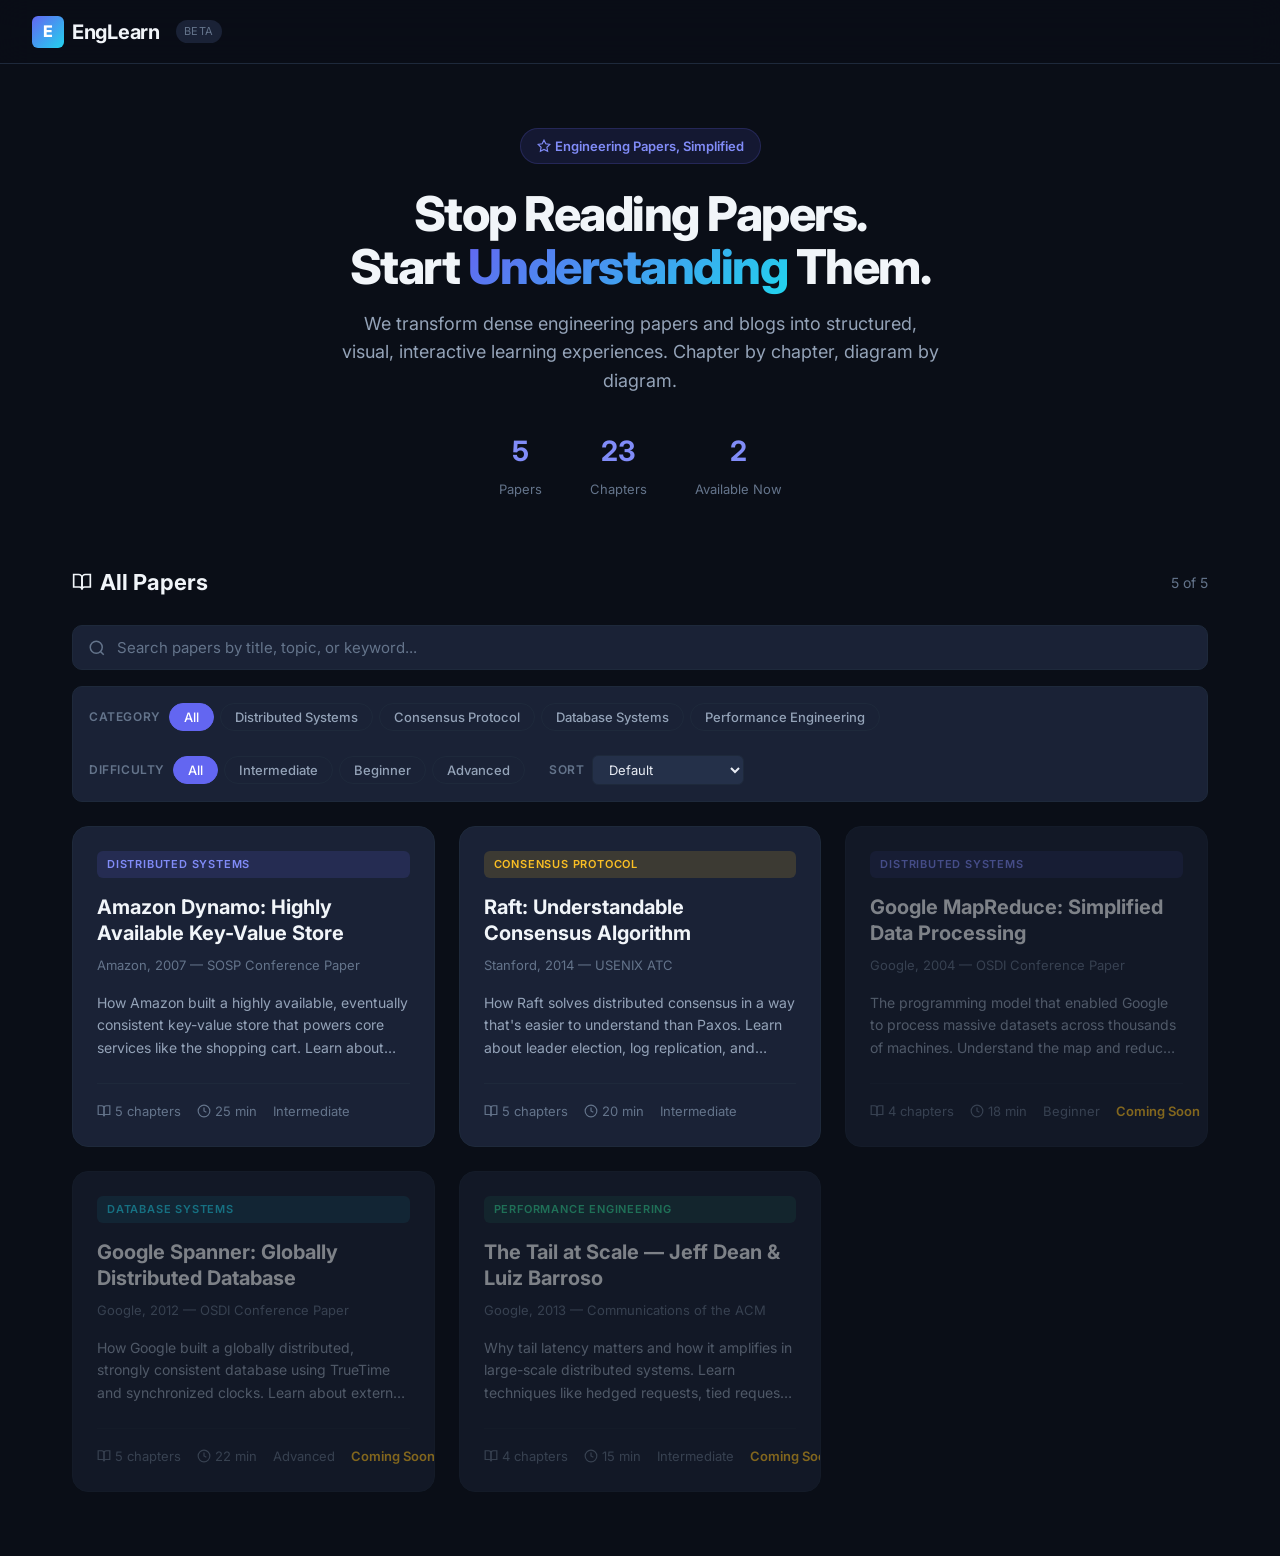
==== index.html @ baa2b6f5 "Initial commit: EngLearn platform prototype" ====
<!DOCTYPE html>
<html lang="en">
<head>
  <meta charset="UTF-8" />
  <meta name="viewport" content="width=device-width, initial-scale=1.0" />
  <title>EngLearn — Engineering Papers, Simplified</title>
  <link rel="stylesheet" href="css/styles.css?v=4" />
  <link rel="preconnect" href="https://fonts.googleapis.com" />
  <link rel="preconnect" href="https://fonts.gstatic.com" crossorigin />
  <link href="https://fonts.googleapis.com/css2?family=Inter:wght@400;500;600;700;800&family=JetBrains+Mono:wght@400;500&display=swap" rel="stylesheet" />
</head>
<body>
  <div id="app"></div>

  <!-- Core: Registry must load first -->
  <script src="js/data/registry.js"></script>

  <!-- Paper data files: just add a new script tag to register a new paper -->
  <script src="js/data/dynamo-paper.js"></script>
  <script src="js/data/raft-paper.js"></script>
  <script src="js/data/coming-soon.js"></script>

  <!-- Engine components -->
  <script src="js/components/header.js"></script>
  <script src="js/components/progressTracker.js"></script>
  <script src="js/components/diagramRenderer.js"></script>
  <script src="js/components/blockRenderer.js"></script>
  <script src="js/components/chapterNav.js"></script>
  <script src="js/components/paperCard.js"></script>
  <script src="js/components/catalogPage.js"></script>
  <script src="js/components/readerPage.js"></script>
  <script src="js/router.js"></script>
  <script src="js/app.js"></script>
</body>
</html>
---- css/styles.css ----
/* ============================================
   EngLearn Design System
   ============================================ */

:root {
  /* Colors */
  --bg-primary: #0a0e17;
  --bg-secondary: #111827;
  --bg-card: #1a2236;
  --bg-card-hover: #1f2a42;
  --bg-surface: #151d2e;
  --bg-code: #0d1117;
  --bg-elevated: #243049;
  --bg-highlight: rgba(99, 102, 241, 0.08);
  
  --text-primary: #e8ecf4;
  --text-secondary: #94a3b8;
  --text-muted: #64748b;
  --text-heading: #f1f5f9;
  
  --accent-primary: #6366f1;
  --accent-primary-hover: #818cf8;
  --accent-secondary: #22d3ee;
  --accent-success: #34d399;
  --accent-warning: #fbbf24;
  --accent-danger: #f87171;
  
  --border-color: #1e293b;
  --border-active: #6366f1;
  
  /* Spacing */
  --space-xs: 4px;
  --space-sm: 8px;
  --space-md: 16px;
  --space-lg: 24px;
  --space-xl: 32px;
  --space-2xl: 48px;
  --space-3xl: 64px;
  --space-xxl: 56px;

  /* Radius */
  --radius-sm: 6px;
  --radius-md: 10px;
  --radius-lg: 16px;
  --radius-xl: 24px;
  
  /* Shadows */
  --shadow-sm: 0 1px 3px rgba(0,0,0,0.3);
  --shadow-md: 0 4px 12px rgba(0,0,0,0.4);
  --shadow-lg: 0 8px 30px rgba(0,0,0,0.5);
  --shadow-glow: 0 0 20px rgba(99, 102, 241, 0.15);
  
  /* Transitions */
  --transition-fast: 150ms ease;
  --transition-normal: 250ms ease;
  --transition-slow: 400ms ease;

  /* Typography */
  --font-sans: 'Inter', -apple-system, BlinkMacSystemFont, sans-serif;

  /* Sizing */
  --sidebar-width: 300px;
  --header-height: 64px;
  --max-content-width: 780px;
}

/* ============================================
   Reset & Base
   ============================================ */

*, *::before, *::after {
  margin: 0;
  padding: 0;
  box-sizing: border-box;
}

html {
  font-size: 16px;
  scroll-behavior: smooth;
}

body {
  font-family: 'Inter', -apple-system, BlinkMacSystemFont, sans-serif;
  background: var(--bg-primary);
  color: var(--text-primary);
  line-height: 1.7;
  min-height: 100vh;
  -webkit-font-smoothing: antialiased;
}

a {
  color: var(--accent-primary);
  text-decoration: none;
  transition: color var(--transition-fast);
}

a:hover {
  color: var(--accent-primary-hover);
}

code, pre {
  font-family: 'JetBrains Mono', monospace;
}

/* ============================================
   Scrollbar
   ============================================ */

::-webkit-scrollbar {
  width: 6px;
  height: 6px;
}

::-webkit-scrollbar-track {
  background: var(--bg-primary);
}

::-webkit-scrollbar-thumb {
  background: var(--border-color);
  border-radius: 3px;
}

::-webkit-scrollbar-thumb:hover {
  background: var(--text-muted);
}

/* ============================================
   Header
   ============================================ */

.header {
  position: fixed;
  top: 0;
  left: 0;
  right: 0;
  height: var(--header-height);
  background: rgba(10, 14, 23, 0.85);
  backdrop-filter: blur(16px);
  border-bottom: 1px solid var(--border-color);
  z-index: 100;
  display: flex;
  align-items: center;
  padding: 0 var(--space-xl);
}

.header__logo {
  display: flex;
  align-items: center;
  gap: var(--space-sm);
  cursor: pointer;
  text-decoration: none;
}

.header__logo-icon {
  width: 32px;
  height: 32px;
  background: linear-gradient(135deg, var(--accent-primary), var(--accent-secondary));
  border-radius: var(--radius-sm);
  display: flex;
  align-items: center;
  justify-content: center;
  font-size: 16px;
  font-weight: 800;
  color: white;
}

.header__logo-text {
  font-size: 20px;
  font-weight: 700;
  color: var(--text-heading);
  letter-spacing: -0.3px;
}

.header__logo-tag {
  font-size: 11px;
  color: var(--text-muted);
  background: var(--bg-card);
  padding: 2px 8px;
  border-radius: 20px;
  margin-left: var(--space-sm);
  text-transform: uppercase;
  letter-spacing: 0.5px;
}

.header__nav {
  margin-left: auto;
  display: flex;
  align-items: center;
  gap: var(--space-lg);
}

.header__nav-link {
  color: var(--text-secondary);
  font-size: 14px;
  font-weight: 500;
  transition: color var(--transition-fast);
}

.header__nav-link:hover {
  color: var(--text-primary);
}

.header__back-btn {
  display: flex;
  align-items: center;
  gap: var(--space-sm);
  color: var(--text-secondary);
  font-size: 14px;
  cursor: pointer;
  background: none;
  border: none;
  font-family: inherit;
  transition: color var(--transition-fast);
}

.header__back-btn:hover {
  color: var(--text-primary);
}

/* ============================================
   Catalog Page
   ============================================ */

.catalog {
  padding-top: calc(var(--header-height) + var(--space-3xl));
  padding-bottom: var(--space-3xl);
  max-width: 1200px;
  margin: 0 auto;
  padding-left: var(--space-xl);
  padding-right: var(--space-xl);
}

.catalog__hero {
  text-align: center;
  margin-bottom: var(--space-3xl);
}

.catalog__badge {
  display: inline-flex;
  align-items: center;
  gap: var(--space-xs);
  background: rgba(99, 102, 241, 0.12);
  color: var(--accent-primary-hover);
  font-size: 13px;
  font-weight: 600;
  padding: 6px 16px;
  border-radius: 20px;
  margin-bottom: var(--space-lg);
  border: 1px solid rgba(99, 102, 241, 0.2);
}

.catalog__title {
  font-size: 48px;
  font-weight: 800;
  color: var(--text-heading);
  line-height: 1.1;
  letter-spacing: -1.5px;
  margin-bottom: var(--space-md);
}

.catalog__title span {
  background: linear-gradient(135deg, var(--accent-primary), var(--accent-secondary));
  -webkit-background-clip: text;
  -webkit-text-fill-color: transparent;
  background-clip: text;
}

.catalog__subtitle {
  font-size: 18px;
  color: var(--text-secondary);
  max-width: 600px;
  margin: 0 auto;
  line-height: 1.6;
}

.catalog__stats {
  display: flex;
  justify-content: center;
  gap: var(--space-2xl);
  margin-top: var(--space-xl);
}

.catalog__stat {
  text-align: center;
}

.catalog__stat-value {
  font-size: 28px;
  font-weight: 700;
  color: var(--accent-primary-hover);
}

.catalog__stat-label {
  font-size: 13px;
  color: var(--text-muted);
  margin-top: 2px;
}

.catalog__section-title {
  font-size: 22px;
  font-weight: 700;
  color: var(--text-heading);
  margin-bottom: var(--space-lg);
  display: flex;
  align-items: center;
  gap: var(--space-sm);
}

.catalog__result-count {
  font-size: 14px;
  font-weight: 400;
  color: var(--text-muted);
  margin-left: auto;
}

.catalog__section {
  margin-top: var(--space-xl);
}

/* Search Bar */
.catalog__search-bar {
  position: relative;
  margin-bottom: var(--space-md);
}

.catalog__search-icon {
  position: absolute;
  left: 16px;
  top: 50%;
  transform: translateY(-50%);
  color: var(--text-muted);
  pointer-events: none;
}

.catalog__search-input {
  width: 100%;
  padding: 12px 44px 12px 44px;
  background: var(--bg-card);
  border: 1px solid var(--border-color);
  border-radius: var(--radius-md);
  color: var(--text-primary);
  font-size: 15px;
  font-family: var(--font-sans);
  outline: none;
  transition: border-color var(--transition-fast);
  box-sizing: border-box;
}

.catalog__search-input::placeholder {
  color: var(--text-muted);
}

.catalog__search-input:focus {
  border-color: var(--accent-primary);
  box-shadow: 0 0 0 3px rgba(99, 102, 241, 0.15);
}

.catalog__search-clear {
  position: absolute;
  right: 12px;
  top: 50%;
  transform: translateY(-50%);
  background: none;
  border: none;
  color: var(--text-muted);
  cursor: pointer;
  padding: 4px;
  border-radius: var(--radius-sm);
  display: flex;
  align-items: center;
}

.catalog__search-clear:hover {
  color: var(--text-primary);
  background: var(--bg-elevated);
}

/* Filter Bar */
.catalog__filters {
  display: flex;
  flex-wrap: wrap;
  gap: var(--space-lg);
  margin-bottom: var(--space-lg);
  padding: var(--space-md);
  background: var(--bg-card);
  border: 1px solid var(--border-color);
  border-radius: var(--radius-md);
}

.catalog__filter-group {
  display: flex;
  align-items: center;
  gap: var(--space-sm);
}

.catalog__filter-label {
  font-size: 12px;
  font-weight: 600;
  text-transform: uppercase;
  letter-spacing: 0.05em;
  color: var(--text-muted);
  white-space: nowrap;
}

.catalog__filter-chips {
  display: flex;
  flex-wrap: wrap;
  gap: 6px;
}

.catalog__chip {
  padding: 5px 14px;
  font-size: 13px;
  font-family: var(--font-sans);
  font-weight: 500;
  border: 1px solid var(--border-color);
  border-radius: 999px;
  background: transparent;
  color: var(--text-secondary);
  cursor: pointer;
  transition: all var(--transition-fast);
  white-space: nowrap;
}

.catalog__chip:hover {
  border-color: var(--accent-primary);
  color: var(--accent-primary);
  background: rgba(99, 102, 241, 0.08);
}

.catalog__chip--active {
  background: var(--accent-primary);
  border-color: var(--accent-primary);
  color: #fff;
}

.catalog__chip--active:hover {
  background: var(--accent-primary);
  border-color: var(--accent-primary);
  color: #fff;
  filter: brightness(1.1);
}

.catalog__sort-select {
  padding: 5px 12px;
  font-size: 13px;
  font-family: var(--font-sans);
  background: var(--bg-elevated);
  border: 1px solid var(--border-color);
  border-radius: var(--radius-sm);
  color: var(--text-primary);
  cursor: pointer;
  outline: none;
}

.catalog__sort-select:focus {
  border-color: var(--accent-primary);
}

/* Empty State */
.catalog__empty {
  display: flex;
  flex-direction: column;
  align-items: center;
  justify-content: center;
  padding: var(--space-xxl) var(--space-lg);
  text-align: center;
  color: var(--text-muted);
  gap: var(--space-sm);
}

.catalog__empty h3 {
  color: var(--text-heading);
  font-size: 18px;
  margin: 0;
}

.catalog__empty p {
  margin: 0;
  font-size: 14px;
}

/* Continue Learning Cards */
.catalog__continue-grid {
  display: grid;
  grid-template-columns: repeat(auto-fill, minmax(400px, 1fr));
  gap: var(--space-md);
}

.continue-card {
  display: flex;
  align-items: center;
  background: var(--bg-card);
  border: 1px solid var(--border-color);
  border-radius: var(--radius-md);
  overflow: hidden;
  cursor: pointer;
  transition: all var(--transition-normal);
}

.continue-card:hover {
  border-color: var(--accent-primary);
  box-shadow: 0 4px 16px rgba(0, 0, 0, 0.2);
  transform: translateY(-1px);
}

.continue-card__accent {
  width: 4px;
  align-self: stretch;
  flex-shrink: 0;
  background: var(--accent-primary);
}

.continue-card__accent--distributed-systems { background: var(--accent-primary); }
.continue-card__accent--consensus { background: #10b981; }
.continue-card__accent--database { background: #f59e0b; }
.continue-card__accent--performance { background: #ef4444; }

.continue-card__body {
  flex: 1;
  padding: var(--space-md) var(--space-md);
  min-width: 0;
}

.continue-card__category {
  font-size: 11px;
  font-weight: 600;
  text-transform: uppercase;
  letter-spacing: 0.05em;
  color: var(--accent-primary);
  margin-bottom: 4px;
}

.continue-card__title {
  font-size: 15px;
  font-weight: 600;
  color: var(--text-heading);
  margin: 0 0 8px 0;
  white-space: nowrap;
  overflow: hidden;
  text-overflow: ellipsis;
}

.continue-card__progress {
  display: flex;
  flex-direction: column;
  gap: 4px;
}

.continue-card__progress-bar {
  width: 100%;
  height: 4px;
  background: var(--bg-elevated);
  border-radius: 999px;
  overflow: hidden;
}

.continue-card__progress-fill {
  height: 100%;
  background: var(--accent-primary);
  border-radius: 999px;
  transition: width 0.3s ease;
}

.continue-card__progress-text {
  font-size: 12px;
  color: var(--text-muted);
}

.continue-card__action {
  padding: var(--space-md);
  color: var(--text-muted);
  flex-shrink: 0;
}

.continue-card:hover .continue-card__action {
  color: var(--accent-primary);
}

.catalog__grid {
  display: grid;
  grid-template-columns: repeat(auto-fill, minmax(350px, 1fr));
  gap: var(--space-lg);
}

/* ============================================
   Paper Card
   ============================================ */

.paper-card {
  background: var(--bg-card);
  border: 1px solid var(--border-color);
  border-radius: var(--radius-lg);
  padding: var(--space-lg);
  cursor: pointer;
  transition: all var(--transition-normal);
  position: relative;
  overflow: hidden;
  display: flex;
  flex-direction: column;
}

.paper-card::before {
  content: '';
  position: absolute;
  top: 0;
  left: 0;
  right: 0;
  height: 3px;
  background: linear-gradient(90deg, var(--accent-primary), var(--accent-secondary));
  opacity: 0;
  transition: opacity var(--transition-normal);
}

.paper-card:hover {
  background: var(--bg-card-hover);
  border-color: var(--accent-primary);
  transform: translateY(-2px);
  box-shadow: var(--shadow-glow);
}

.paper-card:hover::before {
  opacity: 1;
}

.paper-card--disabled {
  opacity: 0.5;
  cursor: default !important;
}

.paper-card__category {
  display: inline-block;
  font-size: 11px;
  font-weight: 600;
  text-transform: uppercase;
  letter-spacing: 0.8px;
  padding: 4px 10px;
  border-radius: 6px;
  margin-bottom: var(--space-md);
}

.paper-card__category--distributed {
  background: rgba(99, 102, 241, 0.15);
  color: var(--accent-primary-hover);
}

.paper-card__category--database {
  background: rgba(34, 211, 238, 0.15);
  color: var(--accent-secondary);
}

.paper-card__category--performance {
  background: rgba(52, 211, 153, 0.15);
  color: var(--accent-success);
}

.paper-card__category--consensus {
  background: rgba(251, 191, 36, 0.15);
  color: var(--accent-warning);
}

.paper-card__title {
  font-size: 20px;
  font-weight: 700;
  color: var(--text-heading);
  margin-bottom: var(--space-sm);
  line-height: 1.3;
}

.paper-card__source {
  font-size: 13px;
  color: var(--text-muted);
  margin-bottom: var(--space-md);
}

.paper-card__description {
  font-size: 14px;
  color: var(--text-secondary);
  line-height: 1.6;
  margin-bottom: var(--space-lg);
  display: -webkit-box;
  -webkit-line-clamp: 3;
  -webkit-box-orient: vertical;
  overflow: hidden;
}

.paper-card__footer {
  display: flex;
  align-items: center;
  justify-content: space-between;
  gap: var(--space-md);
  font-size: 13px;
  color: var(--text-muted);
  border-top: 1px solid var(--border-color);
  padding-top: var(--space-md);
  margin-top: auto;
}

.paper-card__meta {
  display: flex;
  align-items: center;
  gap: var(--space-md);
}

.paper-card__meta-item {
  display: flex;
  align-items: center;
  gap: 4px;
  white-space: nowrap;
}

.paper-card__progress {
  display: flex;
  align-items: center;
  gap: var(--space-sm);
  flex-shrink: 0;
}

.paper-card__progress-bar {
  width: 60px;
  height: 4px;
  background: var(--bg-primary);
  border-radius: 2px;
  overflow: hidden;
}

.paper-card__progress-fill {
  height: 100%;
  background: var(--accent-success);
  border-radius: 2px;
  transition: width var(--transition-slow);
}

.paper-card__badge--coming-soon {
  color: var(--accent-warning);
  font-weight: 600;
  white-space: nowrap;
  flex-shrink: 0;
}

/* ============================================
   Reader Layout
   ============================================ */

.reader {
  display: flex;
  padding-top: var(--header-height);
  min-height: 100vh;
}

.reader__sidebar {
  position: fixed;
  top: var(--header-height);
  left: 0;
  bottom: 0;
  width: var(--sidebar-width);
  background: var(--bg-secondary);
  border-right: 1px solid var(--border-color);
  overflow-y: auto;
  padding: var(--space-lg) 0;
  z-index: 50;
}

.reader__sidebar-header {
  padding: 0 var(--space-lg) var(--space-lg);
  border-bottom: 1px solid var(--border-color);
  margin-bottom: var(--space-md);
}

.reader__paper-title {
  font-size: 15px;
  font-weight: 700;
  color: var(--text-heading);
  margin-bottom: var(--space-sm);
  line-height: 1.4;
}

.reader__paper-progress {
  display: flex;
  align-items: center;
  gap: var(--space-sm);
  font-size: 12px;
  color: var(--text-muted);
}

.reader__paper-progress-bar {
  flex: 1;
  height: 4px;
  background: var(--bg-primary);
  border-radius: 2px;
  overflow: hidden;
}

.reader__paper-progress-fill {
  height: 100%;
  background: var(--accent-success);
  border-radius: 2px;
  transition: width var(--transition-slow);
}

/* Chapter Navigation */

.chapter-nav__item {
  display: flex;
  align-items: flex-start;
  gap: var(--space-sm);
  padding: var(--space-sm) var(--space-lg);
  cursor: pointer;
  transition: all var(--transition-fast);
  position: relative;
  border-left: 3px solid transparent;
}

.chapter-nav__item:hover {
  background: var(--bg-highlight);
}

.chapter-nav__item--active {
  background: var(--bg-highlight);
  border-left-color: var(--accent-primary);
}

.chapter-nav__number {
  width: 24px;
  height: 24px;
  border-radius: 50%;
  font-size: 11px;
  font-weight: 600;
  display: flex;
  align-items: center;
  justify-content: center;
  flex-shrink: 0;
  margin-top: 2px;
  background: var(--bg-primary);
  color: var(--text-muted);
  border: 1px solid var(--border-color);
  transition: all var(--transition-fast);
}

.chapter-nav__item--active .chapter-nav__number {
  background: var(--accent-primary);
  color: white;
  border-color: var(--accent-primary);
}

.chapter-nav__item--completed .chapter-nav__number {
  background: var(--accent-success);
  color: white;
  border-color: var(--accent-success);
}

.chapter-nav__title {
  font-size: 13px;
  font-weight: 500;
  color: var(--text-secondary);
  line-height: 1.5;
  transition: color var(--transition-fast);
}

.chapter-nav__item--active .chapter-nav__title {
  color: var(--text-primary);
  font-weight: 600;
}

.chapter-nav__duration {
  font-size: 11px;
  color: var(--text-muted);
  margin-top: 2px;
}

/* ============================================
   Content Area
   ============================================ */

.reader__content {
  margin-left: var(--sidebar-width);
  flex: 1;
  padding: var(--space-2xl) var(--space-xl);
  display: flex;
  justify-content: center;
}

.content-container {
  max-width: var(--max-content-width);
  width: 100%;
}

.chapter-header {
  margin-bottom: var(--space-2xl);
  padding-bottom: var(--space-lg);
  border-bottom: 1px solid var(--border-color);
}

.chapter-header__number {
  font-size: 13px;
  font-weight: 600;
  color: var(--accent-primary);
  text-transform: uppercase;
  letter-spacing: 1px;
  margin-bottom: var(--space-sm);
}

.chapter-header__title {
  font-size: 32px;
  font-weight: 800;
  color: var(--text-heading);
  line-height: 1.2;
  letter-spacing: -0.5px;
  margin-bottom: var(--space-sm);
}

.chapter-header__subtitle {
  font-size: 16px;
  color: var(--text-secondary);
  line-height: 1.5;
}

/* ============================================
   Content Blocks
   ============================================ */

.block {
  margin-bottom: var(--space-xl);
}

/* Text Block */
.block-text p {
  font-size: 16px;
  line-height: 1.8;
  color: var(--text-primary);
  margin-bottom: var(--space-md);
}

.block-text strong {
  color: var(--text-heading);
  font-weight: 600;
}

.block-text em {
  color: var(--accent-secondary);
  font-style: normal;
  font-weight: 500;
}

/* Callout Block */
.block-callout {
  padding: var(--space-lg);
  border-radius: var(--radius-md);
  border-left: 4px solid;
  margin: var(--space-lg) 0;
}

.block-callout--insight {
  background: rgba(99, 102, 241, 0.08);
  border-color: var(--accent-primary);
}

.block-callout--warning {
  background: rgba(251, 191, 36, 0.08);
  border-color: var(--accent-warning);
}

.block-callout--success {
  background: rgba(52, 211, 153, 0.08);
  border-color: var(--accent-success);
}

.block-callout__title {
  font-size: 14px;
  font-weight: 700;
  margin-bottom: var(--space-sm);
  display: flex;
  align-items: center;
  gap: var(--space-sm);
}

.block-callout--insight .block-callout__title { color: var(--accent-primary-hover); }
.block-callout--warning .block-callout__title { color: var(--accent-warning); }
.block-callout--success .block-callout__title { color: var(--accent-success); }

.block-callout__text {
  font-size: 14px;
  color: var(--text-secondary);
  line-height: 1.7;
}

/* Code Block */
.block-code {
  background: var(--bg-code);
  border: 1px solid var(--border-color);
  border-radius: var(--radius-md);
  overflow: hidden;
  margin: var(--space-lg) 0;
}

.block-code__header {
  display: flex;
  align-items: center;
  justify-content: space-between;
  padding: var(--space-sm) var(--space-md);
  background: rgba(255,255,255,0.03);
  border-bottom: 1px solid var(--border-color);
  font-size: 12px;
  color: var(--text-muted);
}

.block-code__content {
  padding: var(--space-md);
  overflow-x: auto;
  font-size: 13px;
  line-height: 1.7;
  color: var(--text-secondary);
}

.block-code__content code {
  color: var(--text-secondary);
}

.block-code__content .keyword { color: var(--accent-primary-hover); }
.block-code__content .string { color: var(--accent-success); }
.block-code__content .comment { color: var(--text-muted); font-style: italic; }
.block-code__content .function { color: var(--accent-secondary); }

/* List Block */
.block-list {
  margin: var(--space-md) 0;
  padding-left: var(--space-lg);
}

.block-list li {
  font-size: 15px;
  color: var(--text-primary);
  line-height: 1.8;
  margin-bottom: var(--space-sm);
}

.block-list li::marker {
  color: var(--accent-primary);
}

/* Heading Block */
.block-heading {
  font-size: 22px;
  font-weight: 700;
  color: var(--text-heading);
  margin-top: var(--space-xl);
  margin-bottom: var(--space-md);
  letter-spacing: -0.3px;
}

/* ============================================
   Interactive Diagram
   ============================================ */

.block-diagram {
  background: var(--bg-surface);
  border: 1px solid var(--border-color);
  border-radius: var(--radius-lg);
  overflow: hidden;
  margin: var(--space-xl) 0;
}

.block-diagram__header {
  display: flex;
  align-items: center;
  justify-content: space-between;
  padding: var(--space-md) var(--space-lg);
  border-bottom: 1px solid var(--border-color);
}

.block-diagram__title {
  font-size: 14px;
  font-weight: 600;
  color: var(--text-heading);
  display: flex;
  align-items: center;
  gap: var(--space-sm);
}

.block-diagram__controls {
  display: flex;
  align-items: center;
  gap: var(--space-sm);
}

.block-diagram__btn {
  display: flex;
  align-items: center;
  gap: 4px;
  padding: 6px 14px;
  border: 1px solid var(--border-color);
  background: var(--bg-card);
  color: var(--text-secondary);
  border-radius: var(--radius-sm);
  font-size: 12px;
  font-weight: 500;
  cursor: pointer;
  font-family: inherit;
  transition: all var(--transition-fast);
}

.block-diagram__btn:hover {
  border-color: var(--accent-primary);
  color: var(--accent-primary-hover);
  background: rgba(99, 102, 241, 0.08);
}

.block-diagram__btn--active {
  border-color: var(--accent-primary);
  background: rgba(99, 102, 241, 0.15);
  color: var(--accent-primary-hover);
}

.block-diagram__canvas {
  padding: var(--space-lg);
  min-height: 320px;
  position: relative;
}

.block-diagram__steps {
  padding: var(--space-md) var(--space-lg);
  border-top: 1px solid var(--border-color);
  background: rgba(0,0,0,0.15);
}

.block-diagram__step-info {
  display: flex;
  align-items: center;
  gap: var(--space-md);
}

.block-diagram__step-number {
  font-size: 12px;
  font-weight: 600;
  color: var(--accent-primary-hover);
  background: rgba(99, 102, 241, 0.15);
  padding: 4px 10px;
  border-radius: 20px;
  white-space: nowrap;
}

.block-diagram__step-text {
  font-size: 14px;
  color: var(--text-secondary);
  line-height: 1.5;
}

/* SVG Diagram Nodes */
.diagram-node {
  transition: all var(--transition-normal);
}

.diagram-node rect, .diagram-node circle {
  transition: all var(--transition-normal);
}

.diagram-node text {
  font-family: 'Inter', sans-serif;
  fill: var(--text-primary);
}

.diagram-edge {
  transition: all var(--transition-normal);
}

.diagram-node--highlighted rect {
  stroke: var(--accent-primary);
  stroke-width: 2;
  filter: drop-shadow(0 0 8px rgba(99, 102, 241, 0.4));
}

.diagram-node--highlighted circle {
  stroke: var(--accent-primary);
  stroke-width: 2;
  filter: drop-shadow(0 0 8px rgba(99, 102, 241, 0.4));
}

.diagram-edge--animated line,
.diagram-edge--animated path {
  stroke-dasharray: 8 4;
  animation: dashFlow 1s linear infinite;
}

@keyframes dashFlow {
  to { stroke-dashoffset: -12; }
}

@keyframes pulseNode {
  0%, 100% { transform: scale(1); opacity: 1; }
  50% { transform: scale(1.05); opacity: 0.9; }
}

@keyframes fadeInUp {
  from { opacity: 0; transform: translateY(10px); }
  to { opacity: 1; transform: translateY(0); }
}

.animate-fade-in {
  animation: fadeInUp 0.4s ease forwards;
}

/* ============================================
   Chapter Navigation Footer
   ============================================ */

.chapter-footer {
  display: flex;
  justify-content: space-between;
  align-items: center;
  margin-top: var(--space-3xl);
  padding-top: var(--space-xl);
  border-top: 1px solid var(--border-color);
}

.chapter-footer__btn {
  display: flex;
  align-items: center;
  gap: var(--space-sm);
  padding: 12px 24px;
  border: 1px solid var(--border-color);
  background: var(--bg-card);
  color: var(--text-secondary);
  border-radius: var(--radius-md);
  font-size: 14px;
  font-weight: 500;
  cursor: pointer;
  font-family: inherit;
  transition: all var(--transition-fast);
}

.chapter-footer__btn:hover {
  border-color: var(--accent-primary);
  color: var(--text-primary);
  background: var(--bg-card-hover);
}

.chapter-footer__btn--primary {
  background: var(--accent-primary);
  border-color: var(--accent-primary);
  color: white;
}

.chapter-footer__btn--primary:hover {
  background: var(--accent-primary-hover);
  border-color: var(--accent-primary-hover);
  color: white;
}

.chapter-footer__btn--disabled {
  opacity: 0.3;
  pointer-events: none;
}

.chapter-footer__btn-label {
  font-size: 11px;
  color: var(--text-muted);
  text-transform: uppercase;
  letter-spacing: 0.5px;
}

.chapter-footer__btn-title {
  font-size: 14px;
  font-weight: 600;
}

/* ============================================
   Completion Banner
   ============================================ */

.completion-banner {
  text-align: center;
  padding: var(--space-2xl);
  background: linear-gradient(135deg, rgba(99, 102, 241, 0.1), rgba(34, 211, 238, 0.1));
  border: 1px solid rgba(99, 102, 241, 0.2);
  border-radius: var(--radius-lg);
  margin-top: var(--space-xl);
}

.completion-banner__icon {
  font-size: 48px;
  margin-bottom: var(--space-md);
}

.completion-banner__title {
  font-size: 24px;
  font-weight: 700;
  color: var(--text-heading);
  margin-bottom: var(--space-sm);
}

.completion-banner__text {
  font-size: 15px;
  color: var(--text-secondary);
}

/* ============================================
   Responsive
   ============================================ */

@media (max-width: 1024px) {
  .reader__sidebar {
    width: 260px;
  }
  .reader__content {
    margin-left: 260px;
  }
}

@media (max-width: 768px) {
  .catalog__title {
    font-size: 32px;
  }
  .catalog__grid {
    grid-template-columns: 1fr;
  }
  .catalog__continue-grid {
    grid-template-columns: 1fr;
  }
  .catalog__filters {
    flex-direction: column;
    gap: var(--space-md);
  }
  .catalog__filter-group {
    flex-direction: column;
    align-items: flex-start;
  }
  .reader__sidebar {
    display: none;
  }
  .reader__content {
    margin-left: 0;
  }
  .catalog__stats {
    gap: var(--space-lg);
  }
}
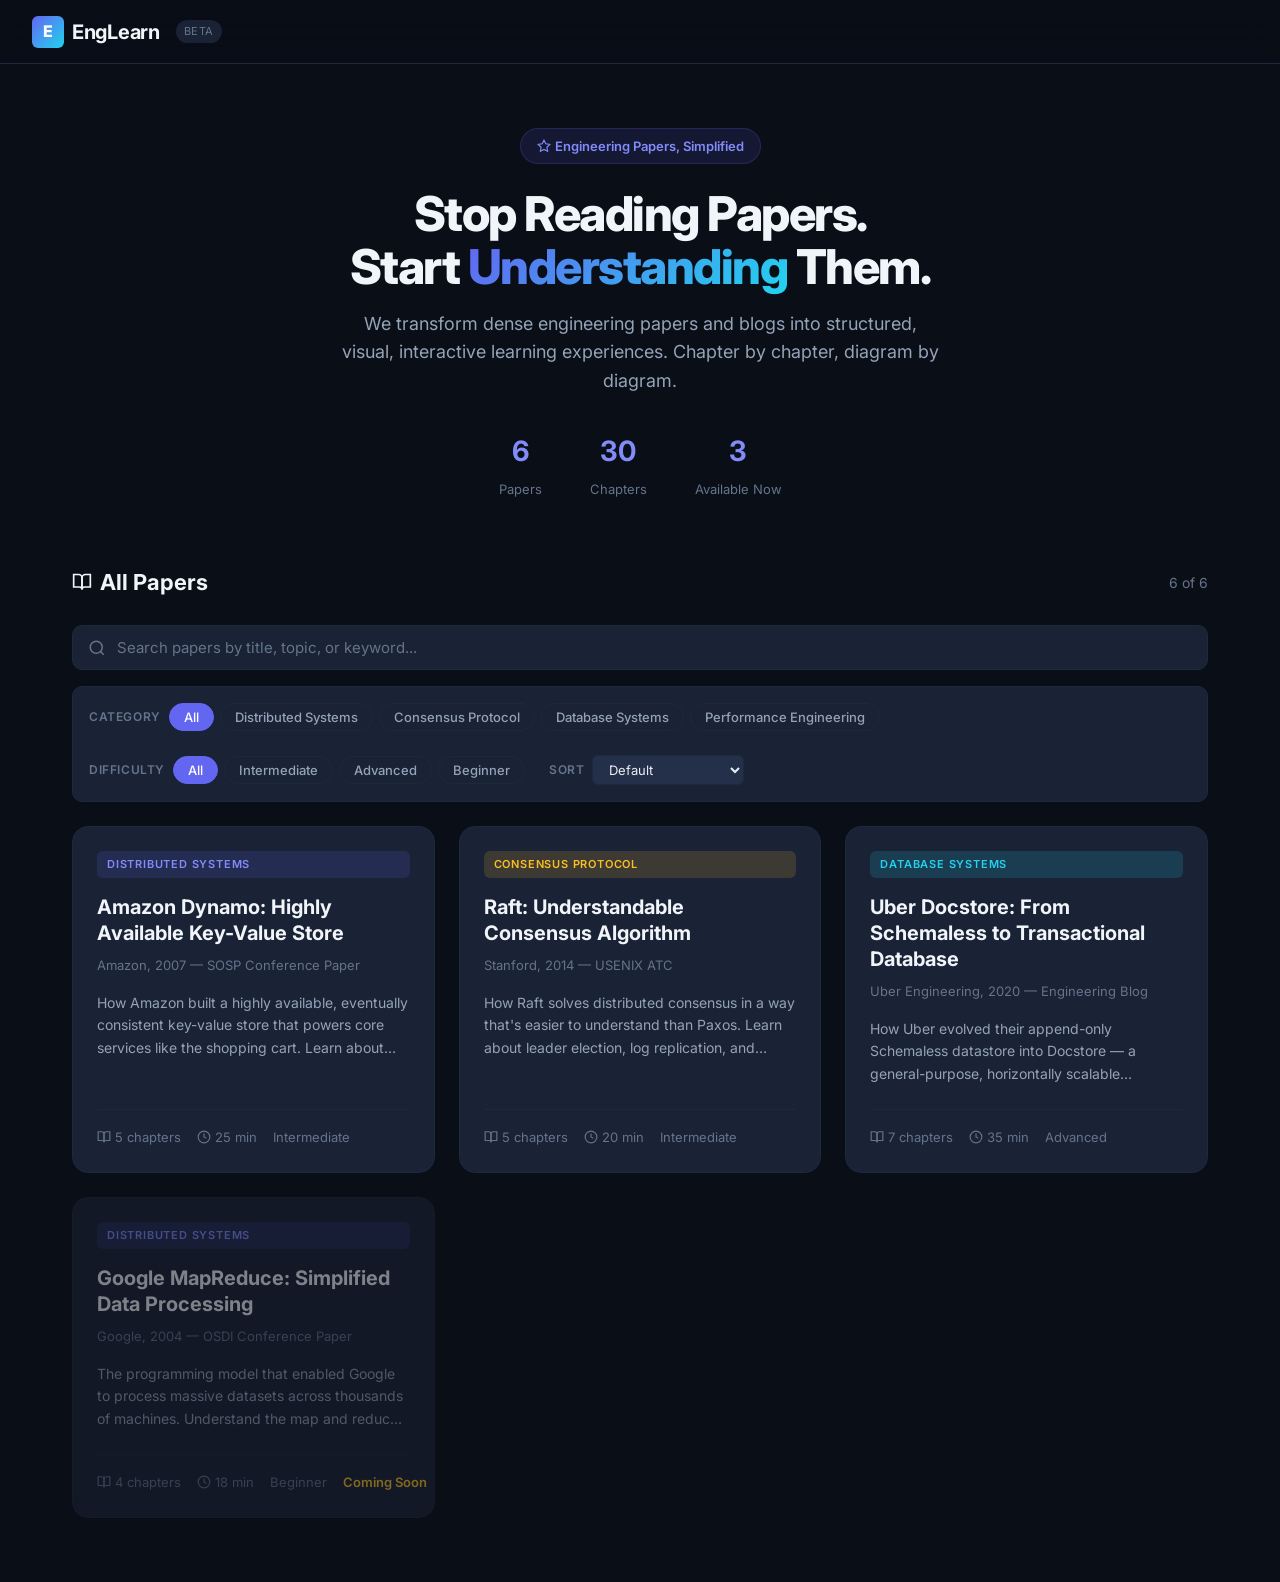
==== commit 7247bdd8: "Add Uber Docstore paper (7 chapters, 7 interactive diagrams)" ====
--- a/index.html
+++ b/index.html
@@ -4,7 +4,7 @@
   <meta charset="UTF-8" />
   <meta name="viewport" content="width=device-width, initial-scale=1.0" />
   <title>EngLearn — Engineering Papers, Simplified</title>
-  <link rel="stylesheet" href="css/styles.css?v=4" />
+  <link rel="stylesheet" href="css/styles.css?v=5" />
   <link rel="preconnect" href="https://fonts.googleapis.com" />
   <link rel="preconnect" href="https://fonts.gstatic.com" crossorigin />
   <link href="https://fonts.googleapis.com/css2?family=Inter:wght@400;500;600;700;800&family=JetBrains+Mono:wght@400;500&display=swap" rel="stylesheet" />
@@ -18,6 +18,7 @@
   <!-- Paper data files: just add a new script tag to register a new paper -->
   <script src="js/data/dynamo-paper.js"></script>
   <script src="js/data/raft-paper.js"></script>
+  <script src="js/data/docstore-paper.js"></script>
   <script src="js/data/coming-soon.js"></script>
 
   <!-- Engine components -->
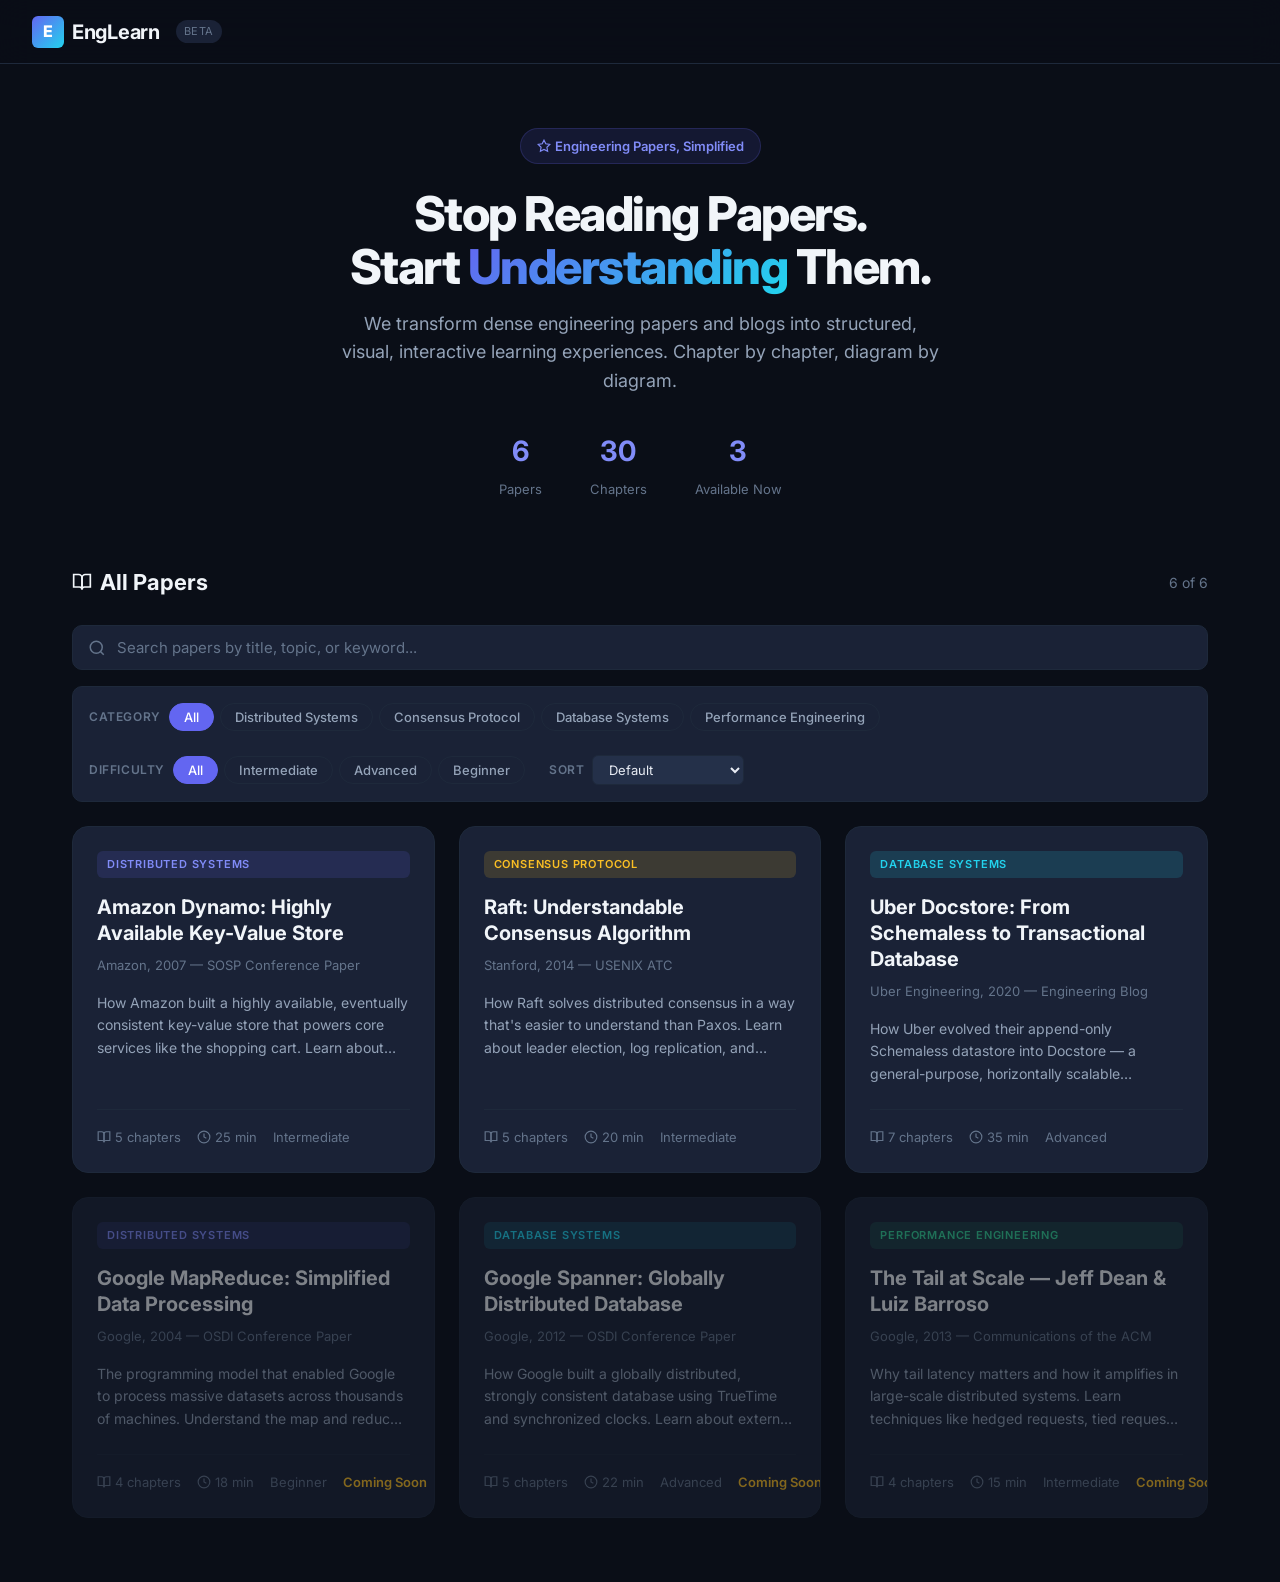
==== commit 7b5db499: "Add cache-bust v6 to all script tags" ====
--- a/index.html
+++ b/index.html
@@ -13,24 +13,24 @@
   <div id="app"></div>
 
   <!-- Core: Registry must load first -->
-  <script src="js/data/registry.js"></script>
+  <script src="js/data/registry.js?v=6"></script>
 
   <!-- Paper data files: just add a new script tag to register a new paper -->
-  <script src="js/data/dynamo-paper.js"></script>
-  <script src="js/data/raft-paper.js"></script>
-  <script src="js/data/docstore-paper.js"></script>
-  <script src="js/data/coming-soon.js"></script>
+  <script src="js/data/dynamo-paper.js?v=6"></script>
+  <script src="js/data/raft-paper.js?v=6"></script>
+  <script src="js/data/docstore-paper.js?v=6"></script>
+  <script src="js/data/coming-soon.js?v=6"></script>
 
   <!-- Engine components -->
-  <script src="js/components/header.js"></script>
-  <script src="js/components/progressTracker.js"></script>
-  <script src="js/components/diagramRenderer.js"></script>
-  <script src="js/components/blockRenderer.js"></script>
-  <script src="js/components/chapterNav.js"></script>
-  <script src="js/components/paperCard.js"></script>
-  <script src="js/components/catalogPage.js"></script>
-  <script src="js/components/readerPage.js"></script>
-  <script src="js/router.js"></script>
-  <script src="js/app.js"></script>
+  <script src="js/components/header.js?v=6"></script>
+  <script src="js/components/progressTracker.js?v=6"></script>
+  <script src="js/components/diagramRenderer.js?v=6"></script>
+  <script src="js/components/blockRenderer.js?v=6"></script>
+  <script src="js/components/chapterNav.js?v=6"></script>
+  <script src="js/components/paperCard.js?v=6"></script>
+  <script src="js/components/catalogPage.js?v=6"></script>
+  <script src="js/components/readerPage.js?v=6"></script>
+  <script src="js/router.js?v=6"></script>
+  <script src="js/app.js?v=6"></script>
 </body>
 </html>
